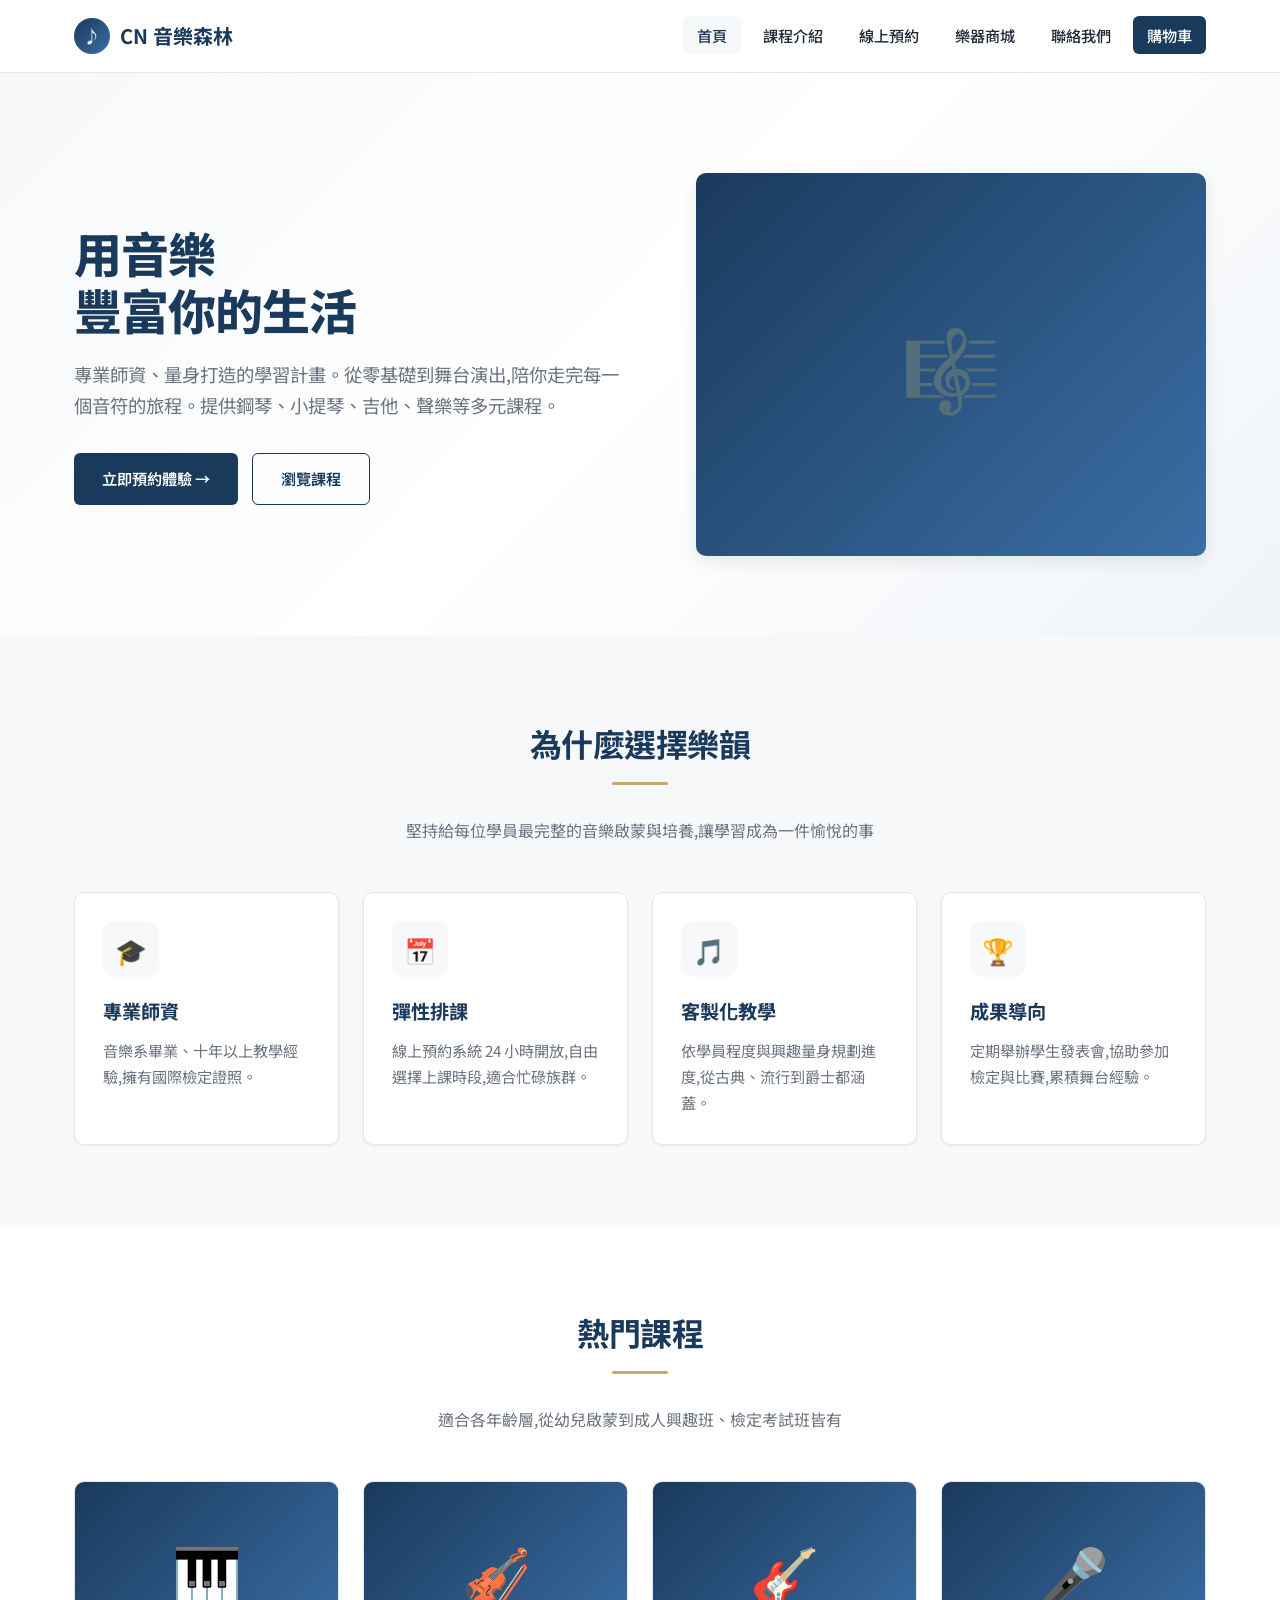
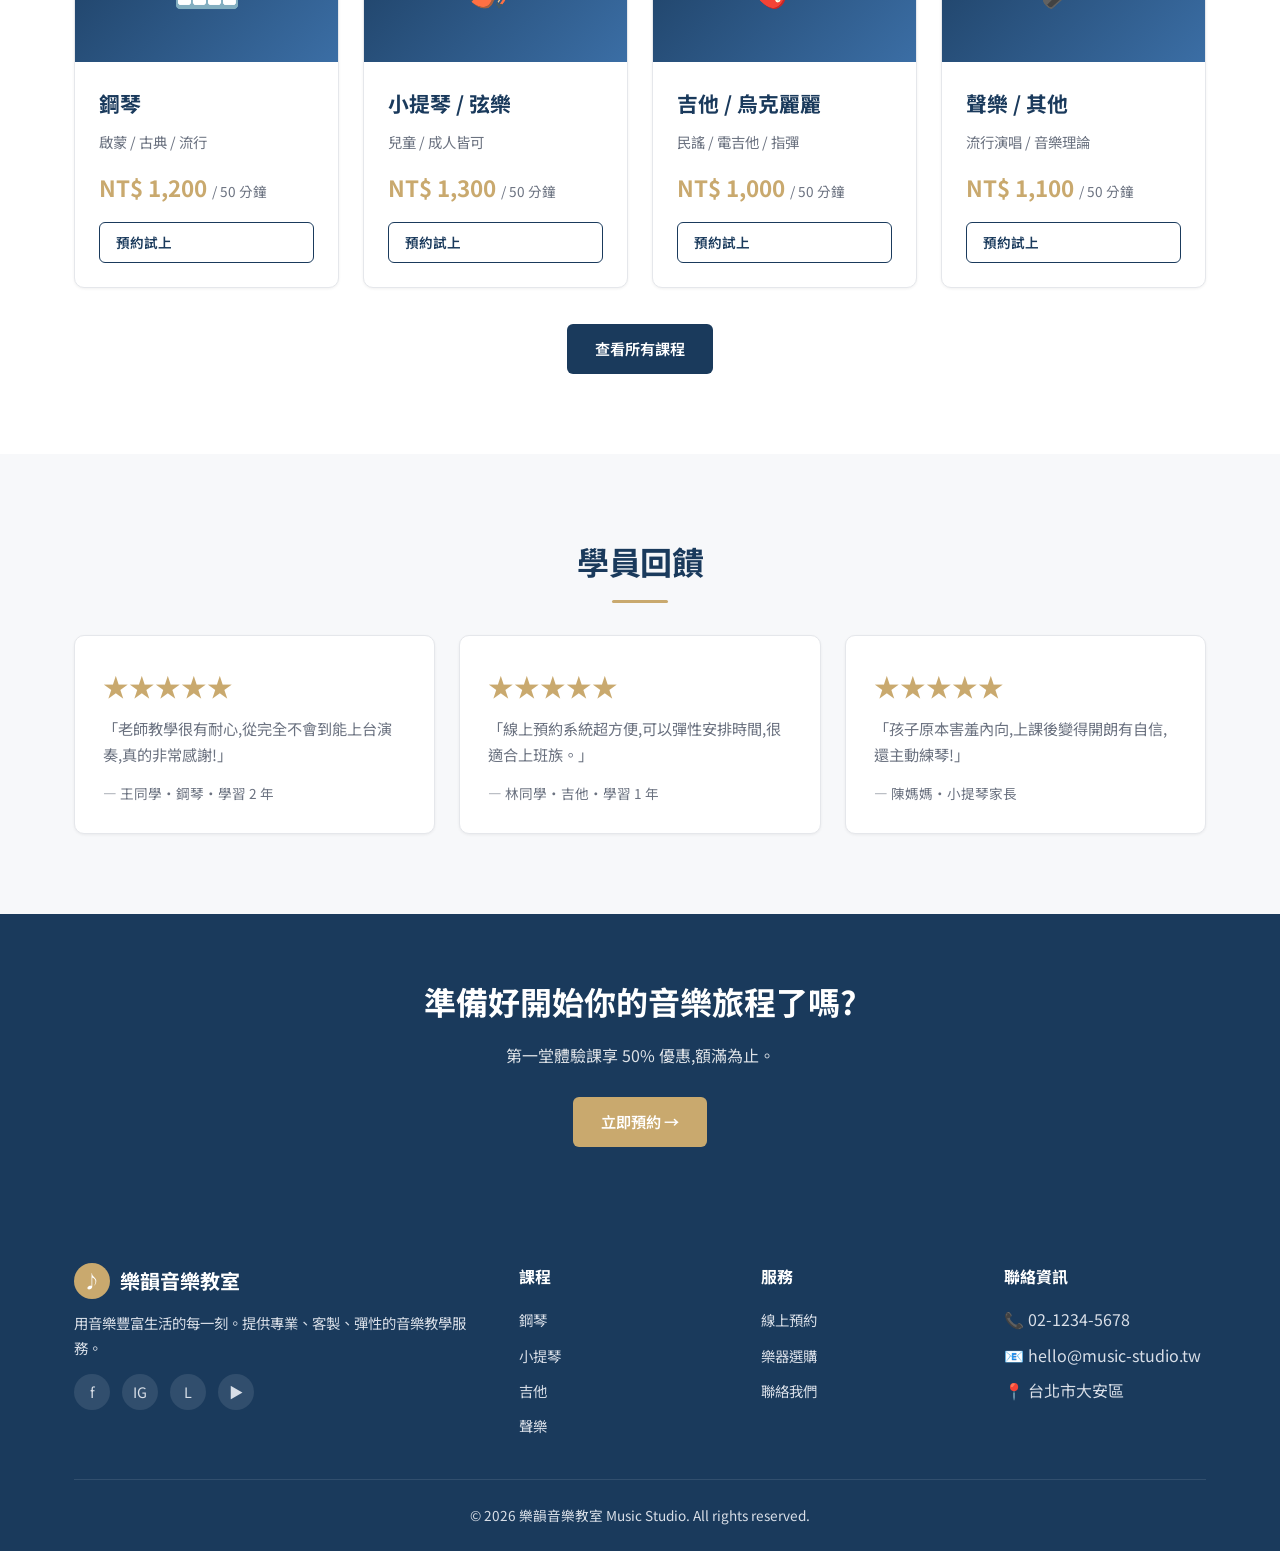
==== index.html @ 733676fd "Add files via upload" ====
<!DOCTYPE html>
<html lang="zh-Hant">
<head>
<meta charset="UTF-8">
<meta name="viewport" content="width=device-width, initial-scale=1.0">
<title>CN 音樂森林 Music Forest | 專業音樂教學</title>
<meta name="description" content="CN 音樂森林 提供鋼琴、小提琴、吉他、聲樂等一對一專業課程,線上預約、樂器選購一站式服務。">
<link rel="preconnect" href="https://fonts.googleapis.com">
<link rel="preconnect" href="https://fonts.gstatic.com" crossorigin>
<link href="https://fonts.googleapis.com/css2?family=Noto+Sans+TC:wght@400;500;600;700;800&display=swap" rel="stylesheet">
<link rel="stylesheet" href="assets/css/styles.css">
</head>
<body>

<!-- ===== Navbar ===== -->
<nav class="navbar">
  <div class="nav-inner">
    <a href="index.html" class="brand">
      <span class="brand-icon">♪</span>
      <span>CN 音樂森林</span>
    </a>
    <button class="menu-toggle" aria-label="選單">☰</button>
    <ul class="nav-links">
      <li><a href="index.html">首頁</a></li>
      <li><a href="courses.html">課程介紹</a></li>
      <li><a href="schedule.html">線上預約</a></li>
      <li><a href="shop.html">樂器商城</a></li>
      <li><a href="contact.html">聯絡我們</a></li>
      <li><a href="checkout.html" class="cart-btn">購物車<span class="cart-count">0</span></a></li>
    </ul>
  </div>
</nav>

<!-- ===== Hero ===== -->
<section class="hero">
  <div class="container hero-inner">
    <div>
      <h1>用音樂<br>豐富你的生活</h1>
      <p>專業師資、量身打造的學習計畫。從零基礎到舞台演出,陪你走完每一個音符的旅程。提供鋼琴、小提琴、吉他、聲樂等多元課程。</p>
      <div class="hero-actions">
        <a href="schedule.html" class="btn btn-primary">立即預約體驗 →</a>
        <a href="courses.html" class="btn btn-outline">瀏覽課程</a>
      </div>
    </div>
    <div class="hero-img">🎼</div>
  </div>
</section>

<!-- ===== 特色 ===== -->
<section style="background: var(--bg-soft);">
  <div class="container">
    <h2 class="section-title">為什麼選擇樂韻</h2>
    <div class="divider"></div>
    <p class="section-sub">堅持給每位學員最完整的音樂啟蒙與培養,讓學習成為一件愉悅的事</p>
    <div class="grid grid-4">
      <div class="card">
        <div class="card-icon">🎓</div>
        <h3>專業師資</h3>
        <p>音樂系畢業、十年以上教學經驗,擁有國際檢定證照。</p>
      </div>
      <div class="card">
        <div class="card-icon">📅</div>
        <h3>彈性排課</h3>
        <p>線上預約系統 24 小時開放,自由選擇上課時段,適合忙碌族群。</p>
      </div>
      <div class="card">
        <div class="card-icon">🎵</div>
        <h3>客製化教學</h3>
        <p>依學員程度與興趣量身規劃進度,從古典、流行到爵士都涵蓋。</p>
      </div>
      <div class="card">
        <div class="card-icon">🏆</div>
        <h3>成果導向</h3>
        <p>定期舉辦學生發表會,協助參加檢定與比賽,累積舞台經驗。</p>
      </div>
    </div>
  </div>
</section>

<!-- ===== 熱門課程 ===== -->
<section>
  <div class="container">
    <h2 class="section-title">熱門課程</h2>
    <div class="divider"></div>
    <p class="section-sub">適合各年齡層,從幼兒啟蒙到成人興趣班、檢定考試班皆有</p>
    <div class="grid grid-4">
      <div class="course-card">
        <div class="course-banner">🎹</div>
        <div class="course-body">
          <h3>鋼琴</h3>
          <p class="course-meta">啟蒙 / 古典 / 流行</p>
          <div class="course-price">NT$ 1,200 <small>/ 50 分鐘</small></div>
          <a href="schedule.html" class="btn btn-outline btn-sm">預約試上</a>
        </div>
      </div>
      <div class="course-card">
        <div class="course-banner">🎻</div>
        <div class="course-body">
          <h3>小提琴 / 弦樂</h3>
          <p class="course-meta">兒童 / 成人皆可</p>
          <div class="course-price">NT$ 1,300 <small>/ 50 分鐘</small></div>
          <a href="schedule.html" class="btn btn-outline btn-sm">預約試上</a>
        </div>
      </div>
      <div class="course-card">
        <div class="course-banner">🎸</div>
        <div class="course-body">
          <h3>吉他 / 烏克麗麗</h3>
          <p class="course-meta">民謠 / 電吉他 / 指彈</p>
          <div class="course-price">NT$ 1,000 <small>/ 50 分鐘</small></div>
          <a href="schedule.html" class="btn btn-outline btn-sm">預約試上</a>
        </div>
      </div>
      <div class="course-card">
        <div class="course-banner">🎤</div>
        <div class="course-body">
          <h3>聲樂 / 其他</h3>
          <p class="course-meta">流行演唱 / 音樂理論</p>
          <div class="course-price">NT$ 1,100 <small>/ 50 分鐘</small></div>
          <a href="schedule.html" class="btn btn-outline btn-sm">預約試上</a>
        </div>
      </div>
    </div>
    <div style="text-align:center; margin-top: 36px;">
      <a href="courses.html" class="btn btn-primary">查看所有課程</a>
    </div>
  </div>
</section>

<!-- ===== 學員見證 ===== -->
<section style="background: var(--bg-soft);">
  <div class="container">
    <h2 class="section-title">學員回饋</h2>
    <div class="divider"></div>
    <div class="grid grid-3">
      <div class="card">
        <p style="font-size:1.6rem; color: var(--accent); margin-bottom:8px;">★★★★★</p>
        <p>「老師教學很有耐心,從完全不會到能上台演奏,真的非常感謝!」</p>
        <p style="margin-top:14px; color: var(--text-soft); font-size:.85rem;">— 王同學・鋼琴・學習 2 年</p>
      </div>
      <div class="card">
        <p style="font-size:1.6rem; color: var(--accent); margin-bottom:8px;">★★★★★</p>
        <p>「線上預約系統超方便,可以彈性安排時間,很適合上班族。」</p>
        <p style="margin-top:14px; color: var(--text-soft); font-size:.85rem;">— 林同學・吉他・學習 1 年</p>
      </div>
      <div class="card">
        <p style="font-size:1.6rem; color: var(--accent); margin-bottom:8px;">★★★★★</p>
        <p>「孩子原本害羞內向,上課後變得開朗有自信,還主動練琴!」</p>
        <p style="margin-top:14px; color: var(--text-soft); font-size:.85rem;">— 陳媽媽・小提琴家長</p>
      </div>
    </div>
  </div>
</section>

<!-- ===== CTA ===== -->
<section style="background: var(--primary); color: #fff; padding: 60px 0;">
  <div class="container" style="text-align:center;">
    <h2 style="font-size: 2rem; margin-bottom: 14px;">準備好開始你的音樂旅程了嗎?</h2>
    <p style="opacity:.85; max-width:540px; margin: 0 auto 28px;">第一堂體驗課享 50% 優惠,額滿為止。</p>
    <a href="schedule.html" class="btn" style="background:var(--accent); color:#fff;">立即預約 →</a>
  </div>
</section>

<!-- ===== Footer ===== -->
<footer>
  <div class="container">
    <div class="footer-grid">
      <div>
        <div class="brand" style="color:#fff; margin-bottom:12px;">
          <span class="brand-icon" style="background: var(--accent);">♪</span>
          <span>樂韻音樂教室</span>
        </div>
        <p style="font-size:.9rem;">用音樂豐富生活的每一刻。提供專業、客製、彈性的音樂教學服務。</p>
        <div class="social">
          <a href="#" aria-label="Facebook">f</a>
          <a href="#" aria-label="Instagram">IG</a>
          <a href="#" aria-label="Line">L</a>
          <a href="#" aria-label="YouTube">▶</a>
        </div>
      </div>
      <div>
        <h4>課程</h4>
        <ul>
          <li><a href="courses.html">鋼琴</a></li>
          <li><a href="courses.html">小提琴</a></li>
          <li><a href="courses.html">吉他</a></li>
          <li><a href="courses.html">聲樂</a></li>
        </ul>
      </div>
      <div>
        <h4>服務</h4>
        <ul>
          <li><a href="schedule.html">線上預約</a></li>
          <li><a href="shop.html">樂器選購</a></li>
          <li><a href="contact.html">聯絡我們</a></li>
        </ul>
      </div>
      <div>
        <h4>聯絡資訊</h4>
        <ul>
          <li>📞 02-1234-5678</li>
          <li>📧 hello@music-studio.tw</li>
          <li>📍 台北市大安區</li>
        </ul>
      </div>
    </div>
    <div class="copyright">© 2026 樂韻音樂教室 Music Studio. All rights reserved.</div>
  </div>
</footer>

<script src="assets/js/main.js"></script>
</body>
</html>
---- assets/css/styles.css ----
/* ===== 基本重置與字型 ===== */
* { margin: 0; padding: 0; box-sizing: border-box; }
:root {
  --primary: #1a3a5c;       /* 深藍 */
  --primary-light: #3b6ea5;
  --accent: #c9a96e;        /* 香檳金 */
  --bg: #ffffff;
  --bg-soft: #f7f8fa;
  --text: #1f2937;
  --text-soft: #6b7280;
  --border: #e5e7eb;
  --success: #10b981;
  --danger: #ef4444;
  --line-green: #06c755;    /* LINE 官方綠 */
  --shadow-sm: 0 1px 3px rgba(0,0,0,.06);
  --shadow-md: 0 6px 18px rgba(0,0,0,.08);
  --radius: 10px;
  --container: 1180px;
}

html { scroll-behavior: smooth; }
body {
  font-family: 'Noto Sans TC', 'PingFang TC', 'Microsoft JhengHei', sans-serif;
  color: var(--text);
  background: var(--bg);
  line-height: 1.7;
  font-size: 16px;
}

img { max-width: 100%; display: block; }
a { color: var(--primary); text-decoration: none; transition: color .2s; }
a:hover { color: var(--accent); }

.container { max-width: var(--container); margin: 0 auto; padding: 0 24px; }

/* ===== 導覽列 ===== */
.navbar {
  position: sticky; top: 0; z-index: 100;
  background: rgba(255,255,255,.95);
  backdrop-filter: blur(8px);
  border-bottom: 1px solid var(--border);
}
.nav-inner {
  display: flex; justify-content: space-between; align-items: center;
  height: 72px; max-width: var(--container); margin: 0 auto; padding: 0 24px;
}
.brand {
  display: flex; align-items: center; gap: 10px;
  font-size: 1.25rem; font-weight: 700; color: var(--primary);
}
.brand-icon {
  width: 36px; height: 36px; border-radius: 50%;
  background: linear-gradient(135deg, var(--primary), var(--primary-light));
  display: grid; place-items: center; color: #fff; font-size: 1.1rem;
}
.nav-links { display: flex; gap: 8px; list-style: none; align-items: center; }
.nav-links a {
  padding: 8px 14px; border-radius: 6px; color: var(--text);
  font-weight: 500; font-size: .95rem;
}
.nav-links a:hover, .nav-links a.active {
  background: var(--bg-soft); color: var(--primary);
}
.cart-btn {
  position: relative; padding: 8px 16px; background: var(--primary);
  color: #fff !important; border-radius: 6px; font-weight: 500;
}
.cart-btn:hover { background: var(--primary-light); color: #fff !important; }
.cart-count {
  position: absolute; top: -6px; right: -6px;
  background: var(--accent); color: #fff;
  width: 20px; height: 20px; border-radius: 50%;
  font-size: .75rem; display: grid; place-items: center; font-weight: 700;
}
.menu-toggle { display: none; background: none; border: 0; font-size: 1.5rem; cursor: pointer; color: var(--primary); }

/* ===== 通用區塊 ===== */
section { padding: 80px 0; }
.section-title {
  font-size: 2rem; color: var(--primary); margin-bottom: 12px;
  text-align: center; font-weight: 700; letter-spacing: -.5px;
}
.section-sub {
  text-align: center; color: var(--text-soft);
  max-width: 640px; margin: 0 auto 48px;
}
.divider { width: 56px; height: 3px; background: var(--accent); margin: 0 auto 32px; border-radius: 2px; }

/* ===== 按鈕 ===== */
.btn {
  display: inline-flex; align-items: center; gap: 8px;
  padding: 12px 28px; border-radius: 6px; border: 0;
  font-weight: 600; font-size: .95rem; cursor: pointer;
  transition: all .2s; text-decoration: none;
}
.btn-primary {
  background: var(--primary); color: #fff;
}
.btn-primary:hover { background: var(--primary-light); color: #fff; transform: translateY(-1px); box-shadow: var(--shadow-md); }
.btn-outline {
  background: transparent; border: 1.5px solid var(--primary); color: var(--primary);
}
.btn-outline:hover { background: var(--primary); color: #fff; }
.btn-line {
  background: var(--line-green); color: #fff;
}
.btn-line:hover { background: #05a847; color: #fff; transform: translateY(-1px); box-shadow: var(--shadow-md); }
.btn-block { width: 100%; justify-content: center; }
.btn-sm { padding: 8px 16px; font-size: .85rem; }

/* ===== Hero ===== */
.hero {
  background: linear-gradient(135deg, #f7f8fa 0%, #ffffff 50%, #f0f4f8 100%);
  padding: 100px 0 80px;
}
.hero-inner {
  display: grid; grid-template-columns: 1.1fr 1fr; gap: 60px; align-items: center;
}
.hero h1 {
  font-size: 3rem; line-height: 1.2; color: var(--primary);
  margin-bottom: 20px; font-weight: 800; letter-spacing: -1px;
}
.hero p { font-size: 1.15rem; color: var(--text-soft); margin-bottom: 32px; }
.hero-actions { display: flex; gap: 14px; flex-wrap: wrap; }
.hero-img {
  border-radius: var(--radius); overflow: hidden;
  box-shadow: var(--shadow-md); aspect-ratio: 4/3;
  background: linear-gradient(135deg, var(--primary), var(--primary-light));
  display: grid; place-items: center; color: #fff; font-size: 5rem;
}

/* ===== Cards ===== */
.grid { display: grid; gap: 24px; }
.grid-2 { grid-template-columns: repeat(2, 1fr); }
.grid-3 { grid-template-columns: repeat(3, 1fr); }
.grid-4 { grid-template-columns: repeat(4, 1fr); }

.card {
  background: #fff; border: 1px solid var(--border);
  border-radius: var(--radius); padding: 28px;
  transition: all .25s; box-shadow: var(--shadow-sm);
}
.card:hover { transform: translateY(-3px); box-shadow: var(--shadow-md); border-color: var(--accent); }
.card-icon {
  width: 56px; height: 56px; border-radius: 12px;
  background: var(--bg-soft); display: grid; place-items: center;
  font-size: 1.6rem; margin-bottom: 18px; color: var(--primary);
}
.card h3 { color: var(--primary); margin-bottom: 10px; font-size: 1.2rem; }
.card p { color: var(--text-soft); font-size: .95rem; }

/* ===== 課程卡片 ===== */
.course-card {
  background: #fff; border: 1px solid var(--border);
  border-radius: var(--radius); overflow: hidden; box-shadow: var(--shadow-sm);
  transition: all .25s; display: flex; flex-direction: column;
}
.course-card:hover { transform: translateY(-4px); box-shadow: var(--shadow-md); }
.course-banner {
  height: 180px; background: linear-gradient(135deg, var(--primary), var(--primary-light));
  display: grid; place-items: center; color: #fff; font-size: 3.5rem;
}
.course-body { padding: 24px; flex: 1; display: flex; flex-direction: column; }
.course-body h3 { color: var(--primary); font-size: 1.3rem; margin-bottom: 8px; }
.course-meta { color: var(--text-soft); font-size: .9rem; margin-bottom: 14px; }
.course-features { list-style: none; margin-bottom: 18px; }
.course-features li { padding: 4px 0; color: var(--text); font-size: .92rem; }
.course-features li::before { content: "✓"; color: var(--success); font-weight: 700; margin-right: 8px; }
.course-price {
  font-size: 1.4rem; font-weight: 700; color: var(--accent);
  margin-bottom: 16px;
}
.course-price small { font-size: .85rem; color: var(--text-soft); font-weight: 400; }

/* ===== 商品卡 ===== */
.product-card {
  background: #fff; border: 1px solid var(--border);
  border-radius: var(--radius); overflow: hidden; box-shadow: var(--shadow-sm);
  transition: all .25s;
}
.product-card:hover { transform: translateY(-3px); box-shadow: var(--shadow-md); }
.product-img {
  height: 200px; background: var(--bg-soft);
  display: grid; place-items: center; font-size: 4rem; color: var(--primary);
  border-bottom: 1px solid var(--border);
}
.product-body { padding: 18px; }
.product-cat { color: var(--text-soft); font-size: .8rem; text-transform: uppercase; letter-spacing: 1px; }
.product-body h4 { color: var(--text); margin: 4px 0 8px; font-size: 1rem; }
.product-price { color: var(--accent); font-weight: 700; font-size: 1.15rem; margin-bottom: 12px; }

/* ===== Forms ===== */
.form-group { margin-bottom: 18px; }
.form-group label { display: block; font-weight: 500; margin-bottom: 6px; color: var(--text); font-size: .9rem; }
.form-control {
  width: 100%; padding: 11px 14px; border: 1px solid var(--border);
  border-radius: 6px; font-size: .95rem; font-family: inherit;
  transition: border-color .15s; background: #fff;
}
.form-control:focus { outline: none; border-color: var(--primary); box-shadow: 0 0 0 3px rgba(26,58,92,.08); }
textarea.form-control { resize: vertical; min-height: 110px; }

/* ===== Footer ===== */
footer {
  background: var(--primary); color: #d8dee7; padding: 56px 0 24px;
}
.footer-grid {
  display: grid; grid-template-columns: 2fr 1fr 1fr 1fr; gap: 40px; margin-bottom: 32px;
}
footer h4 { color: #fff; margin-bottom: 16px; font-size: 1rem; }
footer ul { list-style: none; }
footer ul li { margin-bottom: 8px; }
footer a { color: #d8dee7; font-size: .9rem; }
footer a:hover { color: var(--accent); }
.social { display: flex; gap: 12px; margin-top: 14px; }
.social a {
  width: 36px; height: 36px; border-radius: 50%;
  background: rgba(255,255,255,.1); display: grid; place-items: center;
}
.social a:hover { background: var(--accent); }
.copyright {
  text-align: center; padding-top: 24px;
  border-top: 1px solid rgba(255,255,255,.1); font-size: .85rem;
}

/* ===== Scheduling ===== */
.schedule-wrap {
  display: grid; grid-template-columns: 1fr 1fr; gap: 32px;
}
.calendar {
  background: #fff; border: 1px solid var(--border);
  border-radius: var(--radius); padding: 24px;
}
.cal-header { display: flex; justify-content: space-between; align-items: center; margin-bottom: 16px; }
.cal-header h3 { color: var(--primary); }
.cal-nav { display: flex; gap: 6px; }
.cal-nav button { background: var(--bg-soft); border: 1px solid var(--border); padding: 6px 12px; border-radius: 6px; cursor: pointer; }
.cal-nav button:hover { background: var(--primary); color: #fff; border-color: var(--primary); }
.cal-grid { display: grid; grid-template-columns: repeat(7, 1fr); gap: 4px; }
.cal-grid .dow { font-size: .8rem; text-align: center; padding: 6px 0; color: var(--text-soft); font-weight: 600; }
.cal-day {
  aspect-ratio: 1; display: grid; place-items: center;
  border: 1px solid transparent; border-radius: 6px; cursor: pointer;
  font-size: .92rem; transition: all .15s;
}
.cal-day.empty { cursor: default; }
.cal-day.available:hover { background: var(--bg-soft); border-color: var(--primary-light); }
.cal-day.selected { background: var(--primary); color: #fff; font-weight: 700; }
.cal-day.disabled { color: #d1d5db; cursor: not-allowed; }

.time-slots { background: #fff; border: 1px solid var(--border); border-radius: var(--radius); padding: 24px; }
.time-slots h3 { color: var(--primary); margin-bottom: 14px; }
.slot-grid { display: grid; grid-template-columns: repeat(3, 1fr); gap: 10px; margin-bottom: 22px; }
.slot {
  padding: 10px; text-align: center; border: 1px solid var(--border);
  border-radius: 6px; cursor: pointer; font-size: .9rem; transition: all .15s; background: #fff;
}
.slot:hover { border-color: var(--primary); }
.slot.selected { background: var(--primary); color: #fff; border-color: var(--primary); }
.slot.taken { background: var(--bg-soft); color: #d1d5db; cursor: not-allowed; text-decoration: line-through; }

/* ===== Cart Page / Checkout ===== */
.checkout-wrap { display: grid; grid-template-columns: 1.5fr 1fr; gap: 32px; }
.cart-list { background: #fff; border: 1px solid var(--border); border-radius: var(--radius); padding: 24px; }
.cart-item {
  display: grid; grid-template-columns: 60px 1fr auto auto;
  gap: 16px; align-items: center; padding: 14px 0; border-bottom: 1px solid var(--border);
}
.cart-item:last-child { border-bottom: 0; }
.cart-item-img {
  width: 60px; height: 60px; background: var(--bg-soft);
  border-radius: 8px; display: grid; place-items: center; font-size: 1.5rem; color: var(--primary);
}
.qty-control { display: inline-flex; align-items: center; border: 1px solid var(--border); border-radius: 6px; }
.qty-control button { background: none; border: 0; width: 28px; height: 28px; cursor: pointer; font-size: 1rem; }
.qty-control button:hover { background: var(--bg-soft); }
.qty-control span { padding: 0 10px; min-width: 30px; text-align: center; }
.cart-empty { text-align: center; padding: 40px 0; color: var(--text-soft); }
.summary {
  background: #fff; border: 1px solid var(--border); border-radius: var(--radius);
  padding: 24px; height: fit-content; position: sticky; top: 90px;
}
.summary h3 { color: var(--primary); margin-bottom: 14px; }
.summary-row { display: flex; justify-content: space-between; padding: 8px 0; }
.summary-total {
  display: flex; justify-content: space-between;
  padding: 14px 0; margin: 10px 0; border-top: 2px solid var(--border);
  font-weight: 700; color: var(--primary); font-size: 1.15rem;
}
.payment-methods { display: grid; gap: 10px; margin: 20px 0 14px; }
.pay-option {
  display: flex; align-items: center; gap: 12px;
  padding: 14px; border: 1.5px solid var(--border); border-radius: 8px; cursor: pointer; transition: all .15s;
}
.pay-option:hover { border-color: var(--primary); }
.pay-option.selected { border-color: var(--primary); background: rgba(26,58,92,.04); }
.pay-option input { margin: 0; }
.pay-icon { width: 40px; height: 30px; border-radius: 4px; display: grid; place-items: center; color: #fff; font-weight: 700; font-size: .75rem; }
.pay-icon.line { background: var(--line-green); }
.pay-icon.card { background: linear-gradient(135deg, #4a5568, #2d3748); }

/* ===== Toast ===== */
.toast {
  position: fixed; bottom: 24px; right: 24px;
  background: var(--primary); color: #fff;
  padding: 14px 22px; border-radius: 8px;
  box-shadow: var(--shadow-md); transform: translateY(120%);
  transition: transform .3s; z-index: 999; font-size: .95rem;
}
.toast.show { transform: translateY(0); }
.toast.success { background: var(--success); }
.toast.danger { background: var(--danger); }

/* ===== Modal ===== */
.modal-bg {
  position: fixed; inset: 0; background: rgba(0,0,0,.5);
  display: none; place-items: center; z-index: 200; padding: 20px;
}
.modal-bg.show { display: grid; }
.modal {
  background: #fff; border-radius: var(--radius); padding: 32px;
  max-width: 480px; width: 100%; box-shadow: var(--shadow-md);
  text-align: center;
}
.modal h2 { color: var(--primary); margin-bottom: 12px; }
.modal-icon { font-size: 4rem; margin-bottom: 12px; }

/* ===== Responsive ===== */
@media (max-width: 900px) {
  .hero-inner { grid-template-columns: 1fr; gap: 40px; text-align: center; }
  .hero h1 { font-size: 2.2rem; }
  .grid-3, .grid-4 { grid-template-columns: repeat(2, 1fr); }
  .footer-grid { grid-template-columns: 1fr 1fr; }
  .schedule-wrap, .checkout-wrap { grid-template-columns: 1fr; }
  .summary { position: static; }
}
@media (max-width: 640px) {
  section { padding: 56px 0; }
  .section-title { font-size: 1.6rem; }
  .hero h1 { font-size: 1.85rem; }
  .grid-2, .grid-3, .grid-4 { grid-template-columns: 1fr; }
  .footer-grid { grid-template-columns: 1fr; }
  .nav-links {
    display: none; position: absolute; top: 72px; left: 0; right: 0;
    background: #fff; flex-direction: column; padding: 16px 24px;
    border-bottom: 1px solid var(--border); box-shadow: var(--shadow-sm);
  }
  .nav-links.open { display: flex; }
  .menu-toggle { display: block; }
  .slot-grid { grid-template-columns: repeat(2, 1fr); }
}
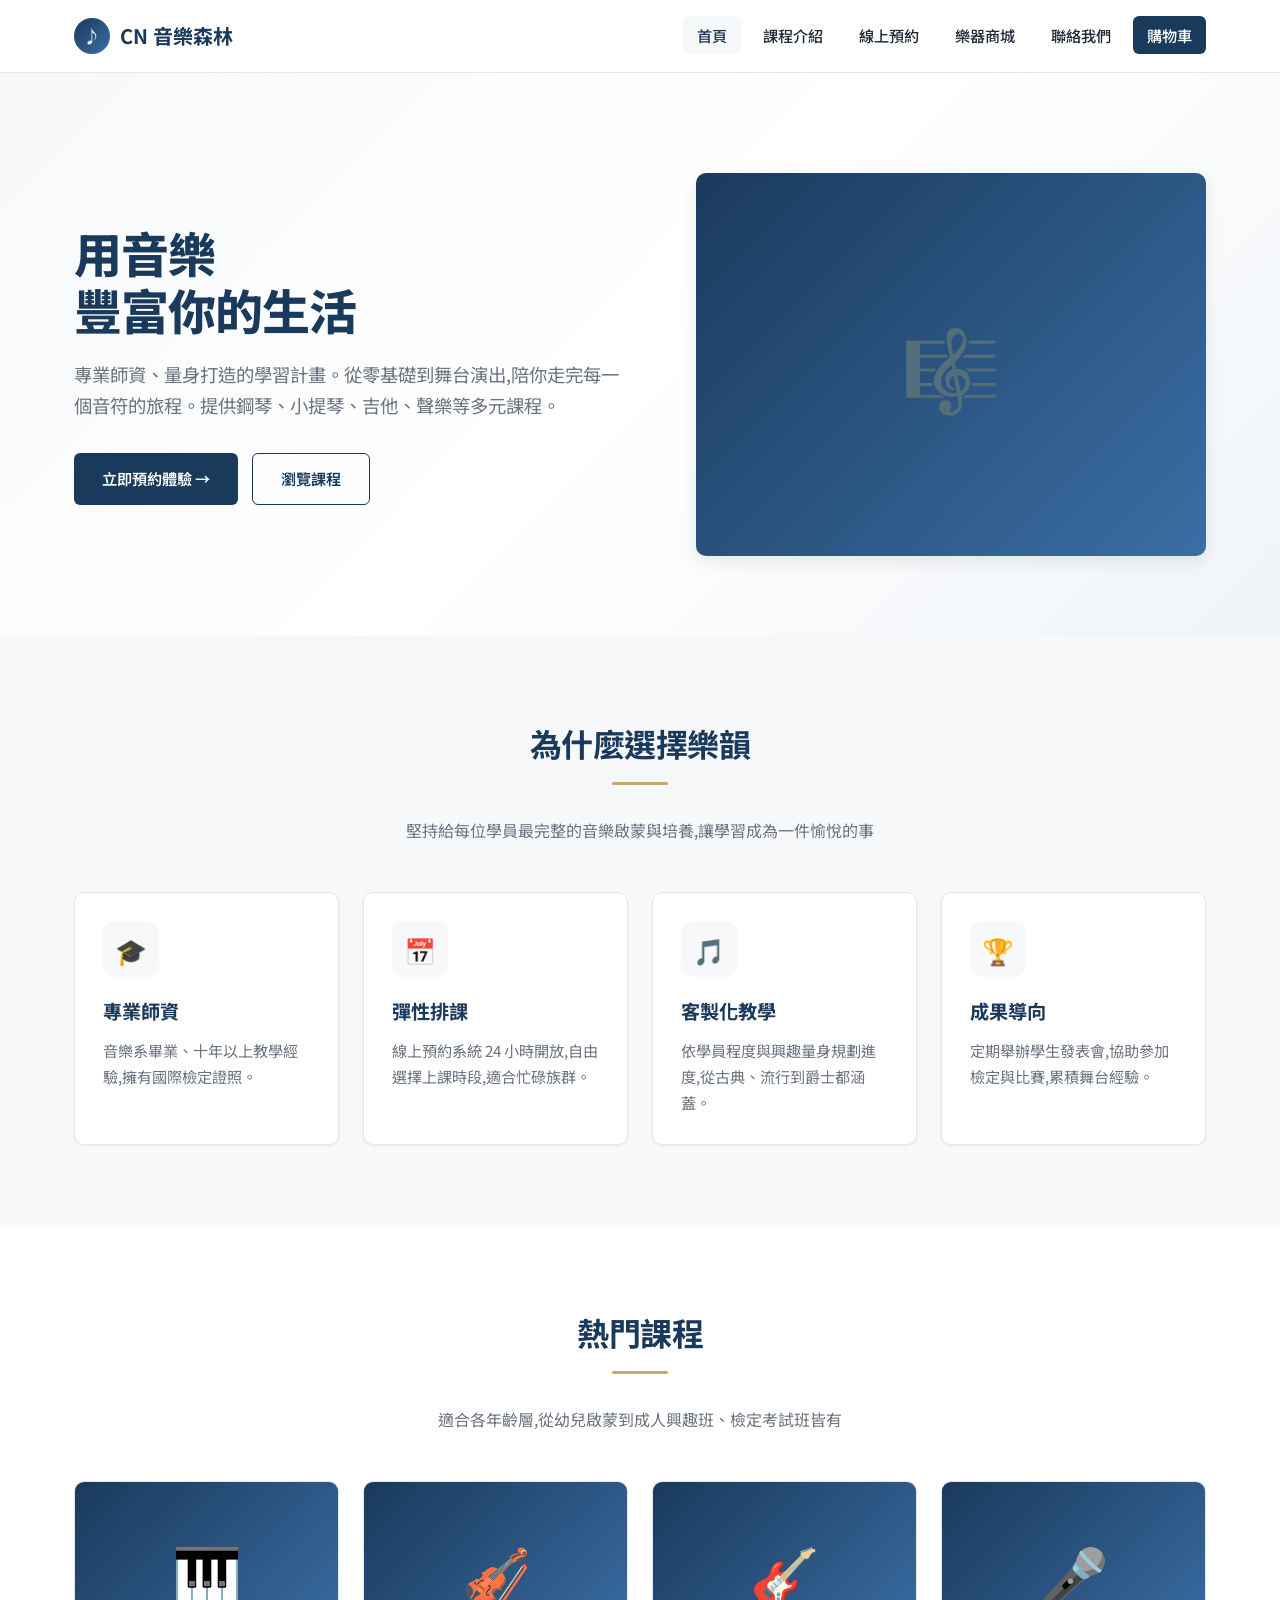
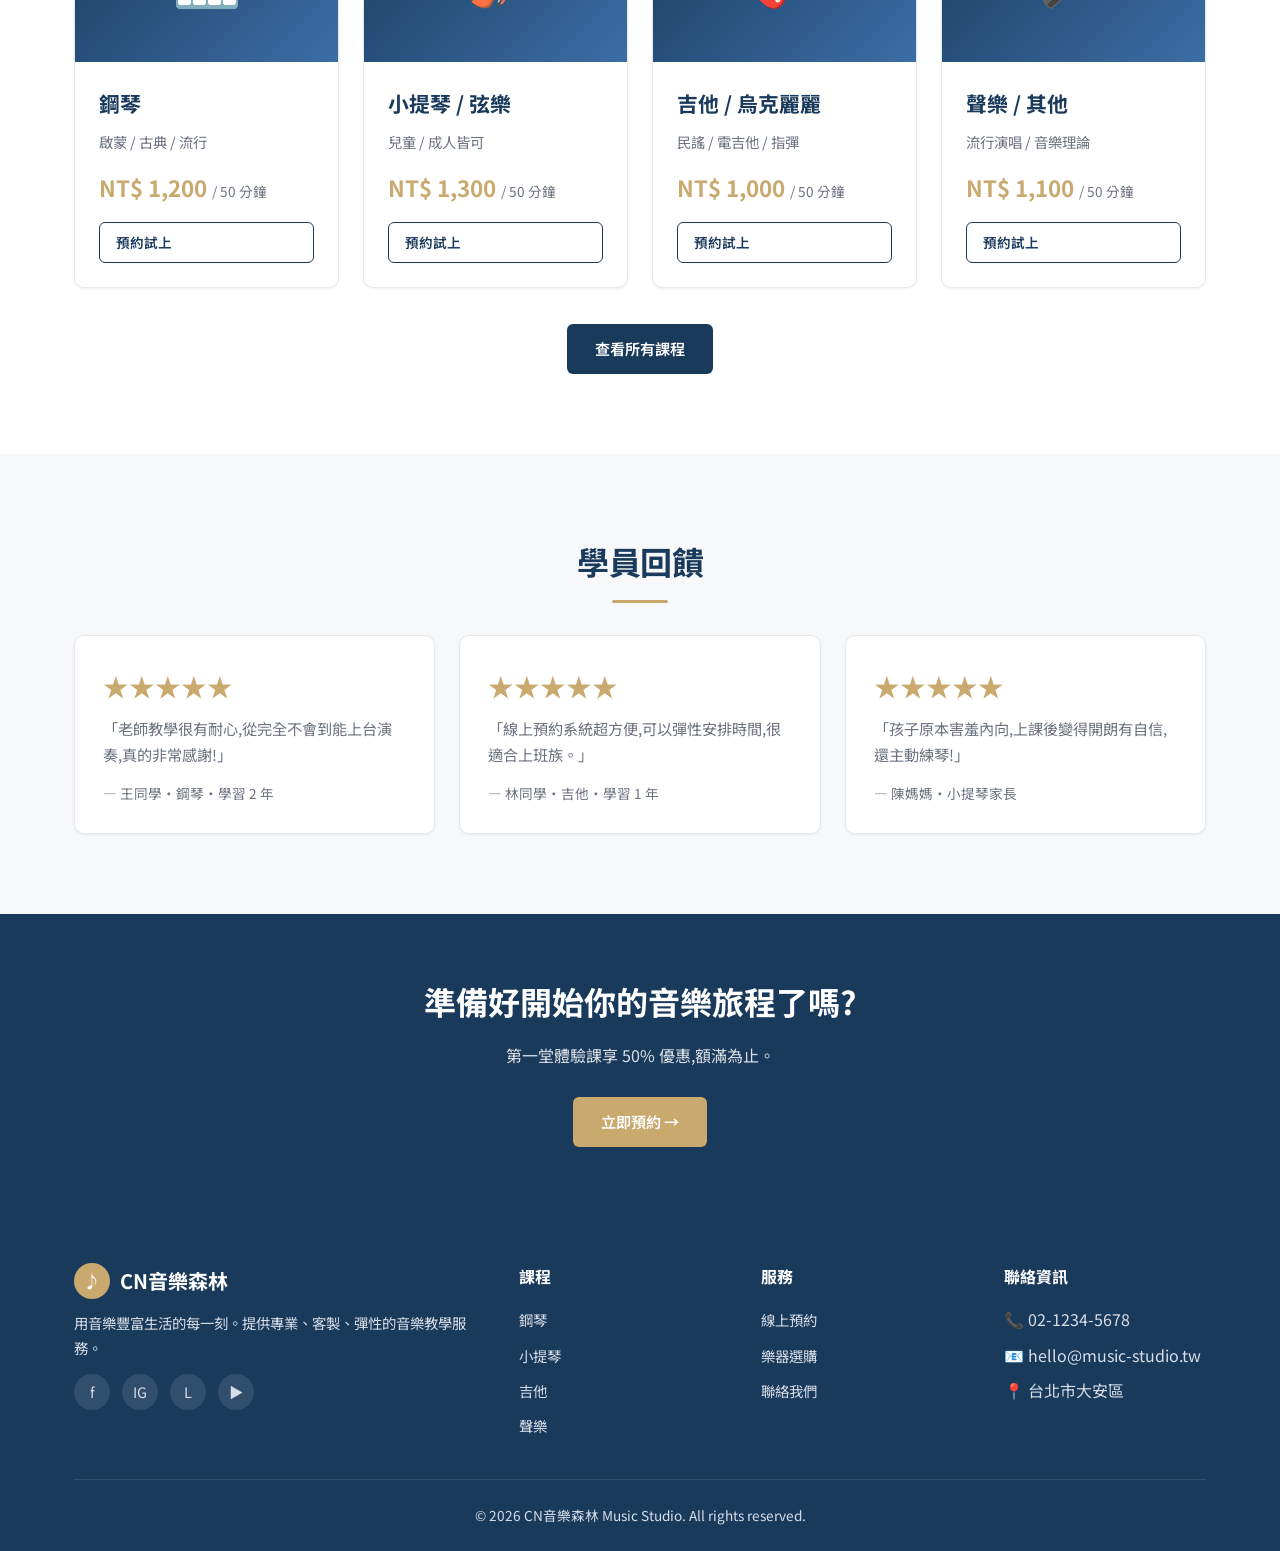
==== commit 482e6623: "OK" ====
--- a/index.html
+++ b/index.html
@@ -168,7 +168,7 @@
       <div>
         <div class="brand" style="color:#fff; margin-bottom:12px;">
           <span class="brand-icon" style="background: var(--accent);">♪</span>
-          <span>樂韻音樂教室</span>
+          <span>CN音樂森林</span>
         </div>
         <p style="font-size:.9rem;">用音樂豐富生活的每一刻。提供專業、客製、彈性的音樂教學服務。</p>
         <div class="social">
@@ -204,7 +204,7 @@
         </ul>
       </div>
     </div>
-    <div class="copyright">© 2026 樂韻音樂教室 Music Studio. All rights reserved.</div>
+    <div class="copyright">© 2026 CN音樂森林 Music Studio. All rights reserved.</div>
   </div>
 </footer>
 
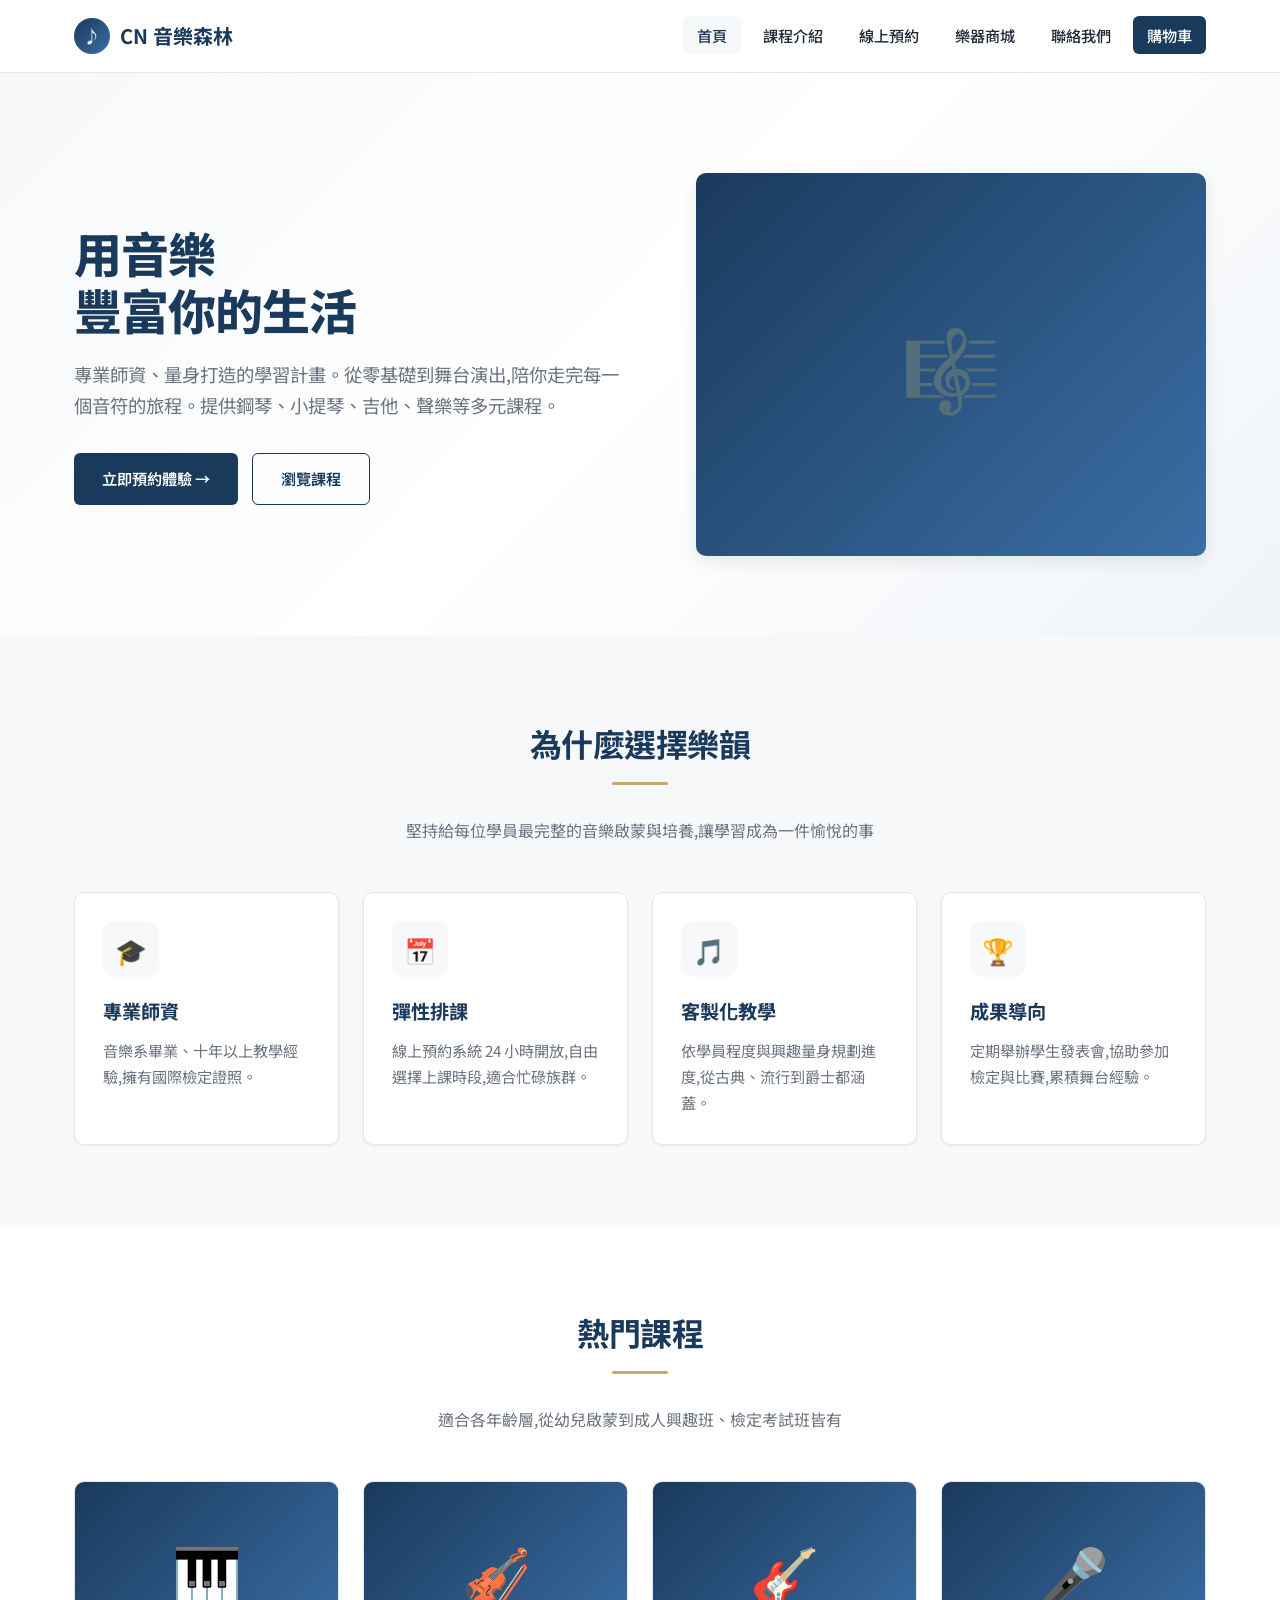
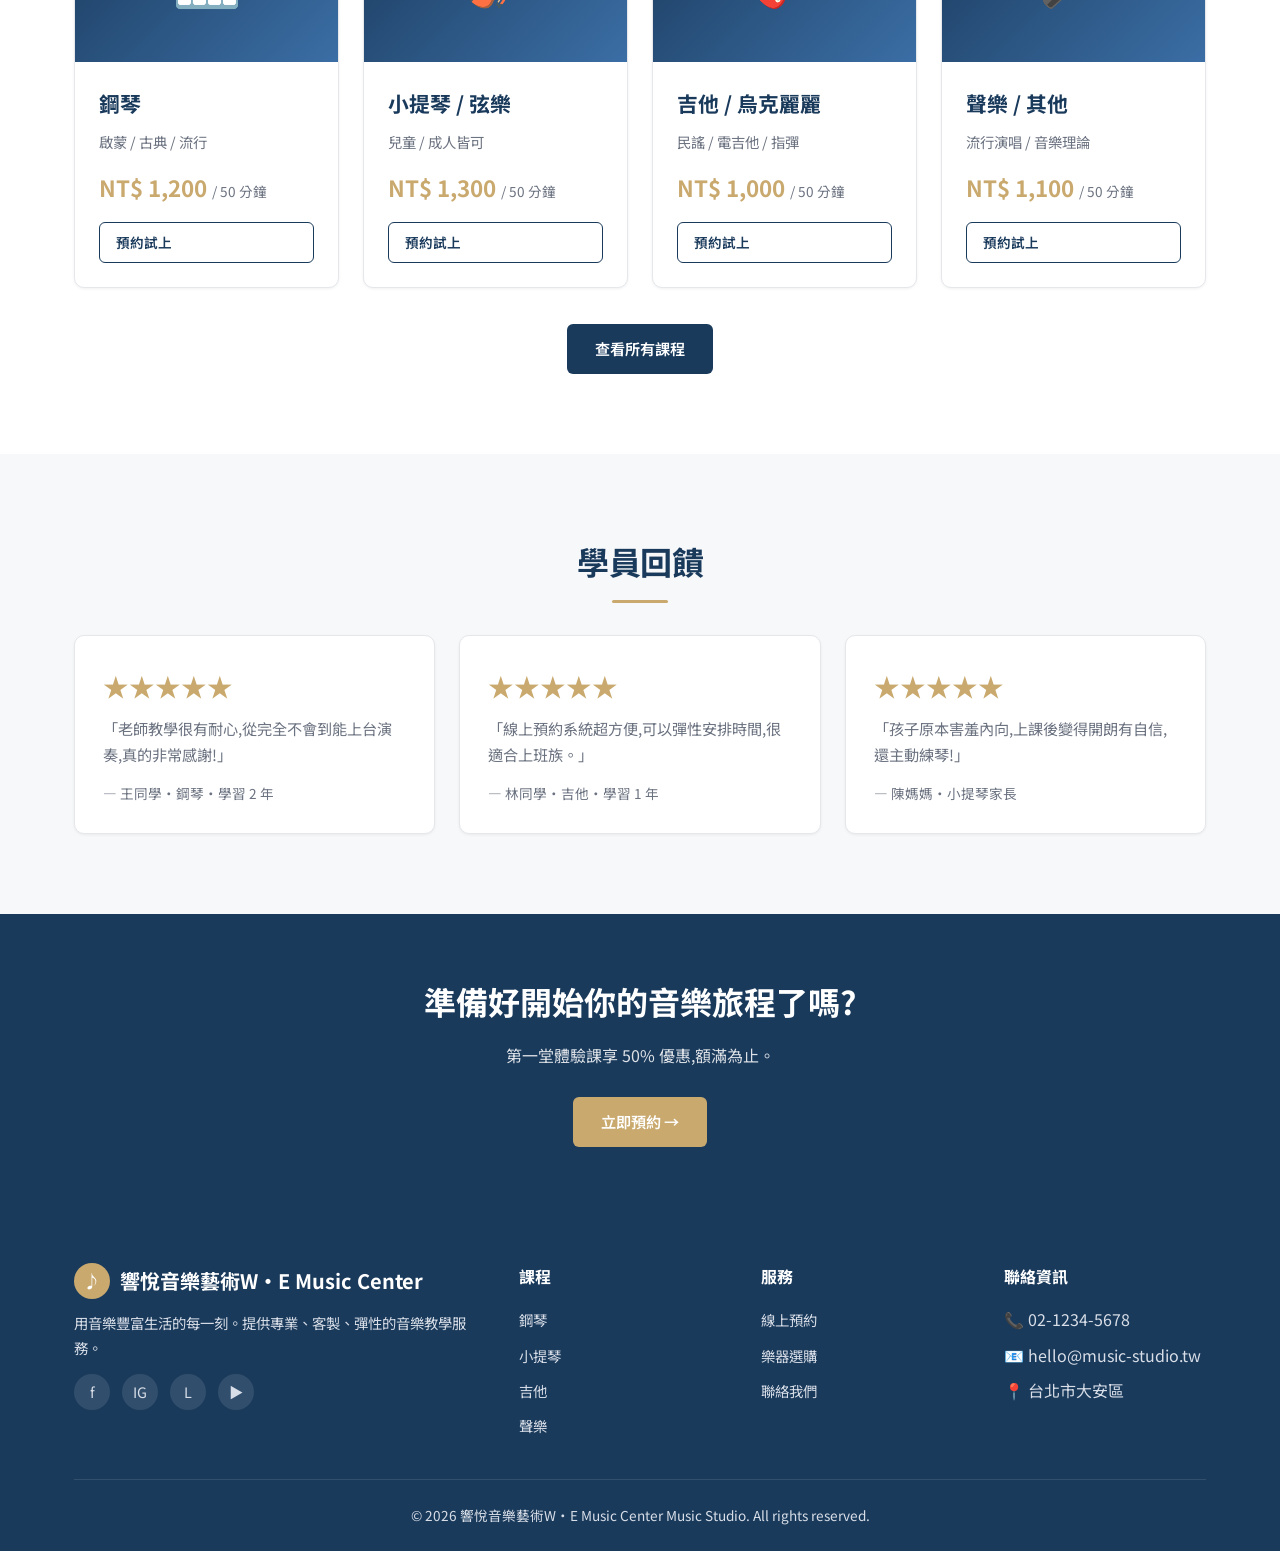
==== commit 47f1e411: "OK" ====
--- a/index.html
+++ b/index.html
@@ -3,7 +3,7 @@
 <head>
 <meta charset="UTF-8">
 <meta name="viewport" content="width=device-width, initial-scale=1.0">
-<title>CN 音樂森林 Music Forest | 專業音樂教學</title>
+<title>響悅音樂藝術W•E Music Center | 專業音樂教學</title>
 <meta name="description" content="CN 音樂森林 提供鋼琴、小提琴、吉他、聲樂等一對一專業課程,線上預約、樂器選購一站式服務。">
 <link rel="preconnect" href="https://fonts.googleapis.com">
 <link rel="preconnect" href="https://fonts.gstatic.com" crossorigin>
@@ -168,7 +168,7 @@
       <div>
         <div class="brand" style="color:#fff; margin-bottom:12px;">
           <span class="brand-icon" style="background: var(--accent);">♪</span>
-          <span>CN音樂森林</span>
+          <span>響悅音樂藝術W•E Music Center</span>
         </div>
         <p style="font-size:.9rem;">用音樂豐富生活的每一刻。提供專業、客製、彈性的音樂教學服務。</p>
         <div class="social">
@@ -204,7 +204,7 @@
         </ul>
       </div>
     </div>
-    <div class="copyright">© 2026 CN音樂森林 Music Studio. All rights reserved.</div>
+    <div class="copyright">© 2026 響悅音樂藝術W•E Music Center Music Studio. All rights reserved.</div>
   </div>
 </footer>
 
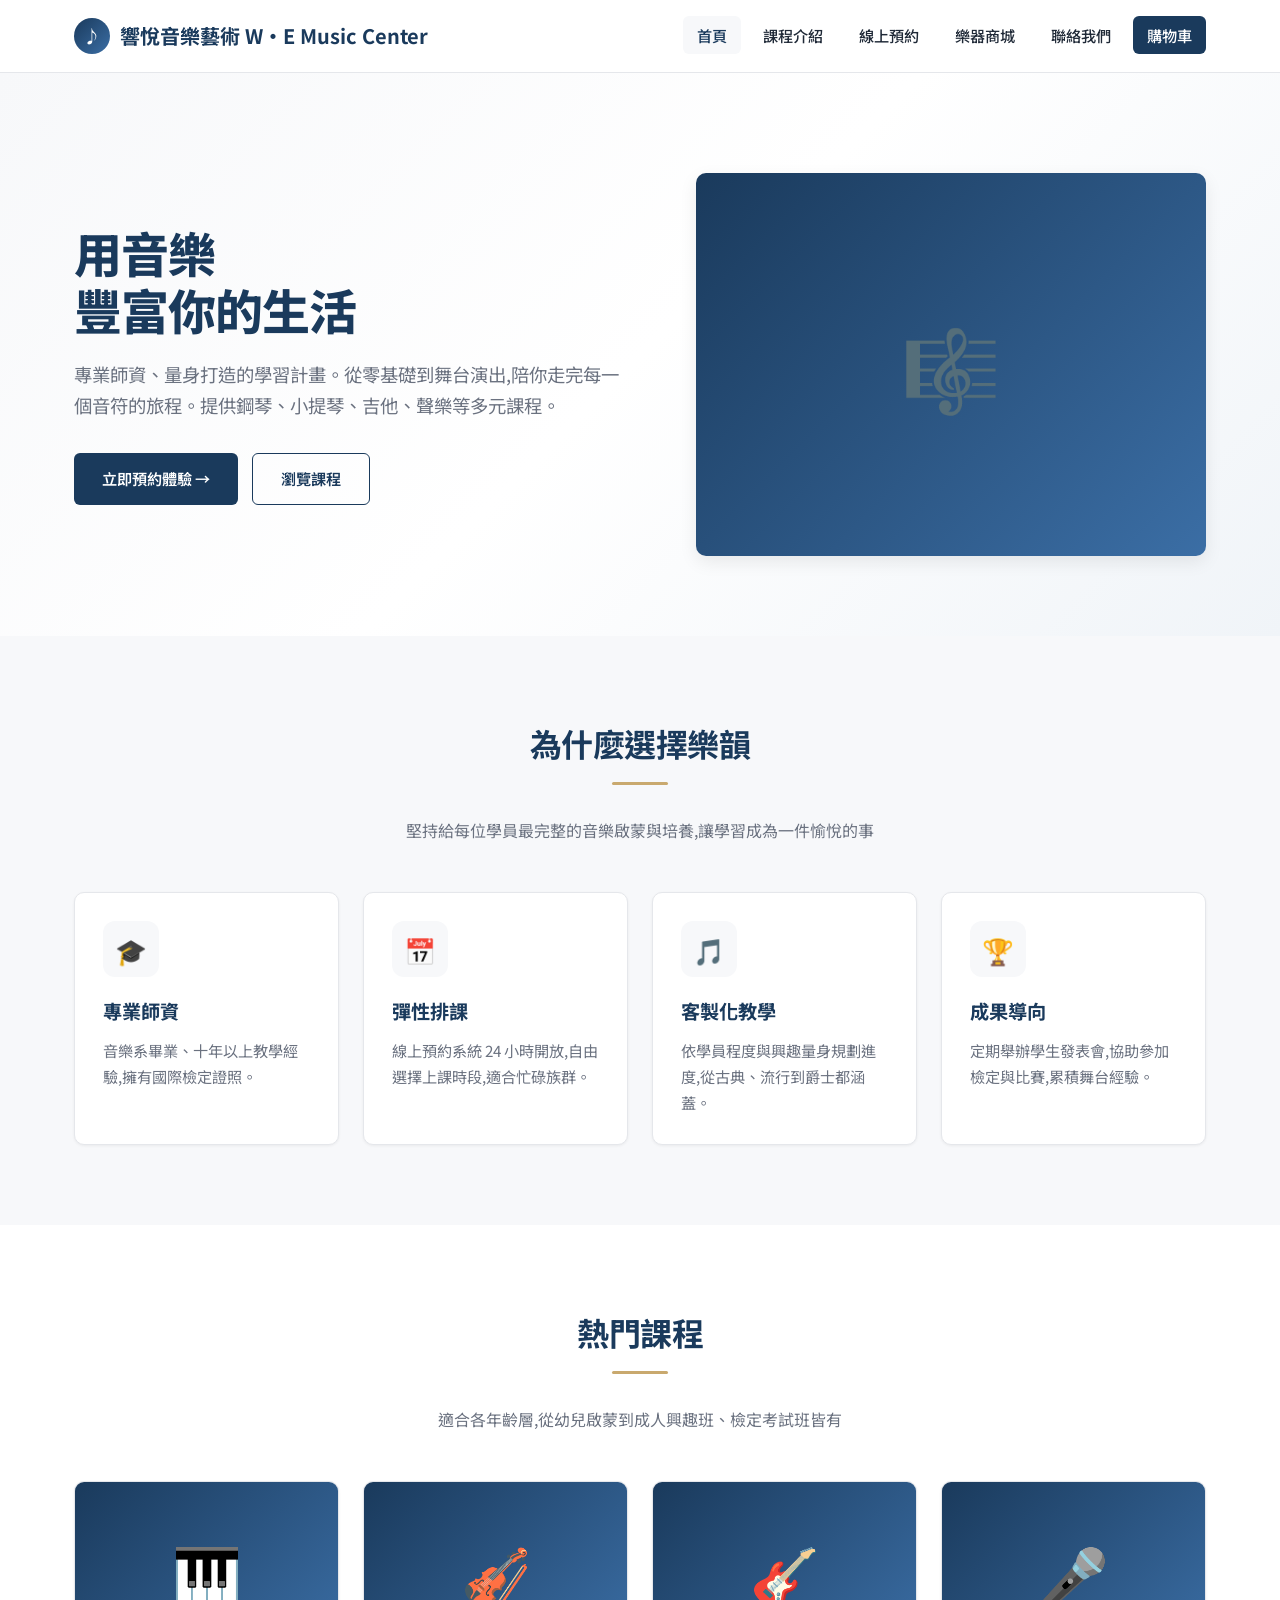
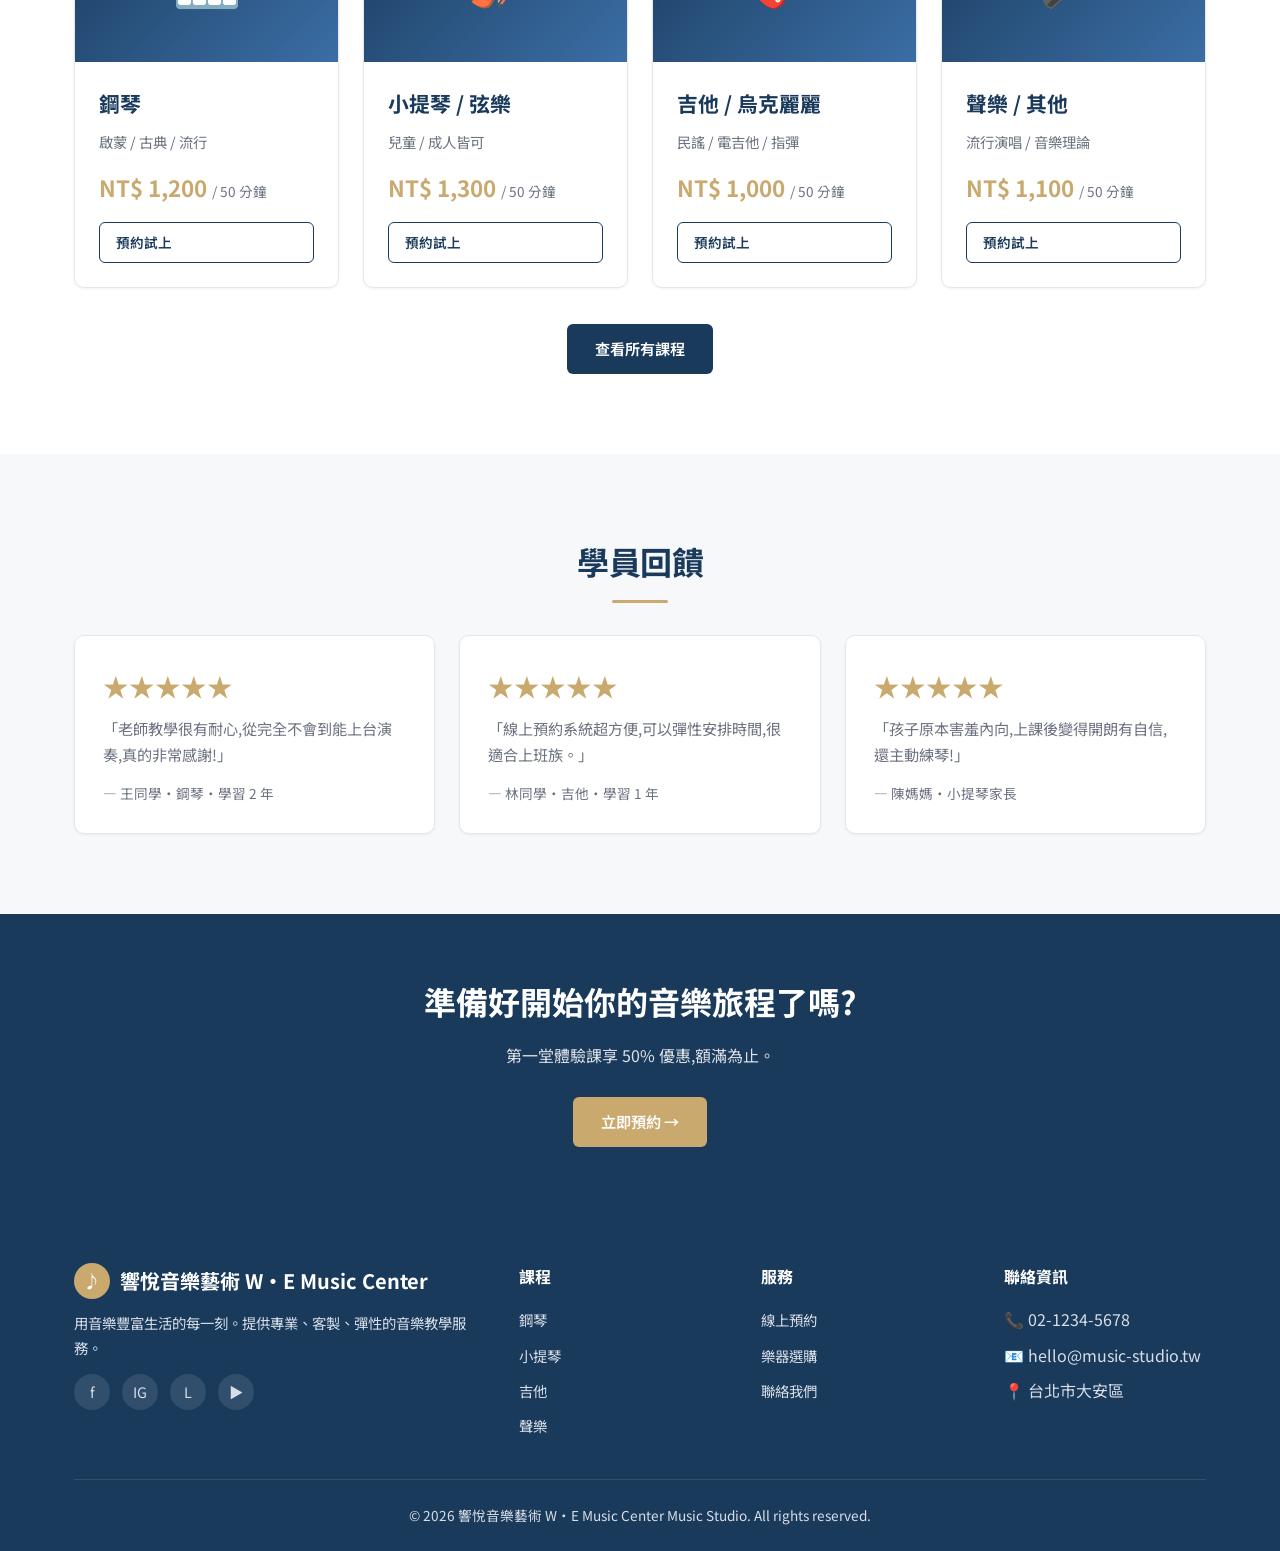
==== commit 2e2eabe9: "OK" ====
--- a/index.html
+++ b/index.html
@@ -3,7 +3,7 @@
 <head>
 <meta charset="UTF-8">
 <meta name="viewport" content="width=device-width, initial-scale=1.0">
-<title>響悅音樂藝術W•E Music Center | 專業音樂教學</title>
+<title>響悅音樂藝術 W•E Music Center | 專業音樂教學</title>
 <meta name="description" content="CN 音樂森林 提供鋼琴、小提琴、吉他、聲樂等一對一專業課程,線上預約、樂器選購一站式服務。">
 <link rel="preconnect" href="https://fonts.googleapis.com">
 <link rel="preconnect" href="https://fonts.gstatic.com" crossorigin>
@@ -17,7 +17,7 @@
   <div class="nav-inner">
     <a href="index.html" class="brand">
       <span class="brand-icon">♪</span>
-      <span>CN 音樂森林</span>
+      <span>響悅音樂藝術 W•E Music Center</span>
     </a>
     <button class="menu-toggle" aria-label="選單">☰</button>
     <ul class="nav-links">
@@ -168,7 +168,7 @@
       <div>
         <div class="brand" style="color:#fff; margin-bottom:12px;">
           <span class="brand-icon" style="background: var(--accent);">♪</span>
-          <span>響悅音樂藝術W•E Music Center</span>
+          <span>響悅音樂藝術 W•E Music Center</span>
         </div>
         <p style="font-size:.9rem;">用音樂豐富生活的每一刻。提供專業、客製、彈性的音樂教學服務。</p>
         <div class="social">
@@ -204,7 +204,7 @@
         </ul>
       </div>
     </div>
-    <div class="copyright">© 2026 響悅音樂藝術W•E Music Center Music Studio. All rights reserved.</div>
+    <div class="copyright">© 2026 響悅音樂藝術 W•E Music Center Music Studio. All rights reserved.</div>
   </div>
 </footer>
 
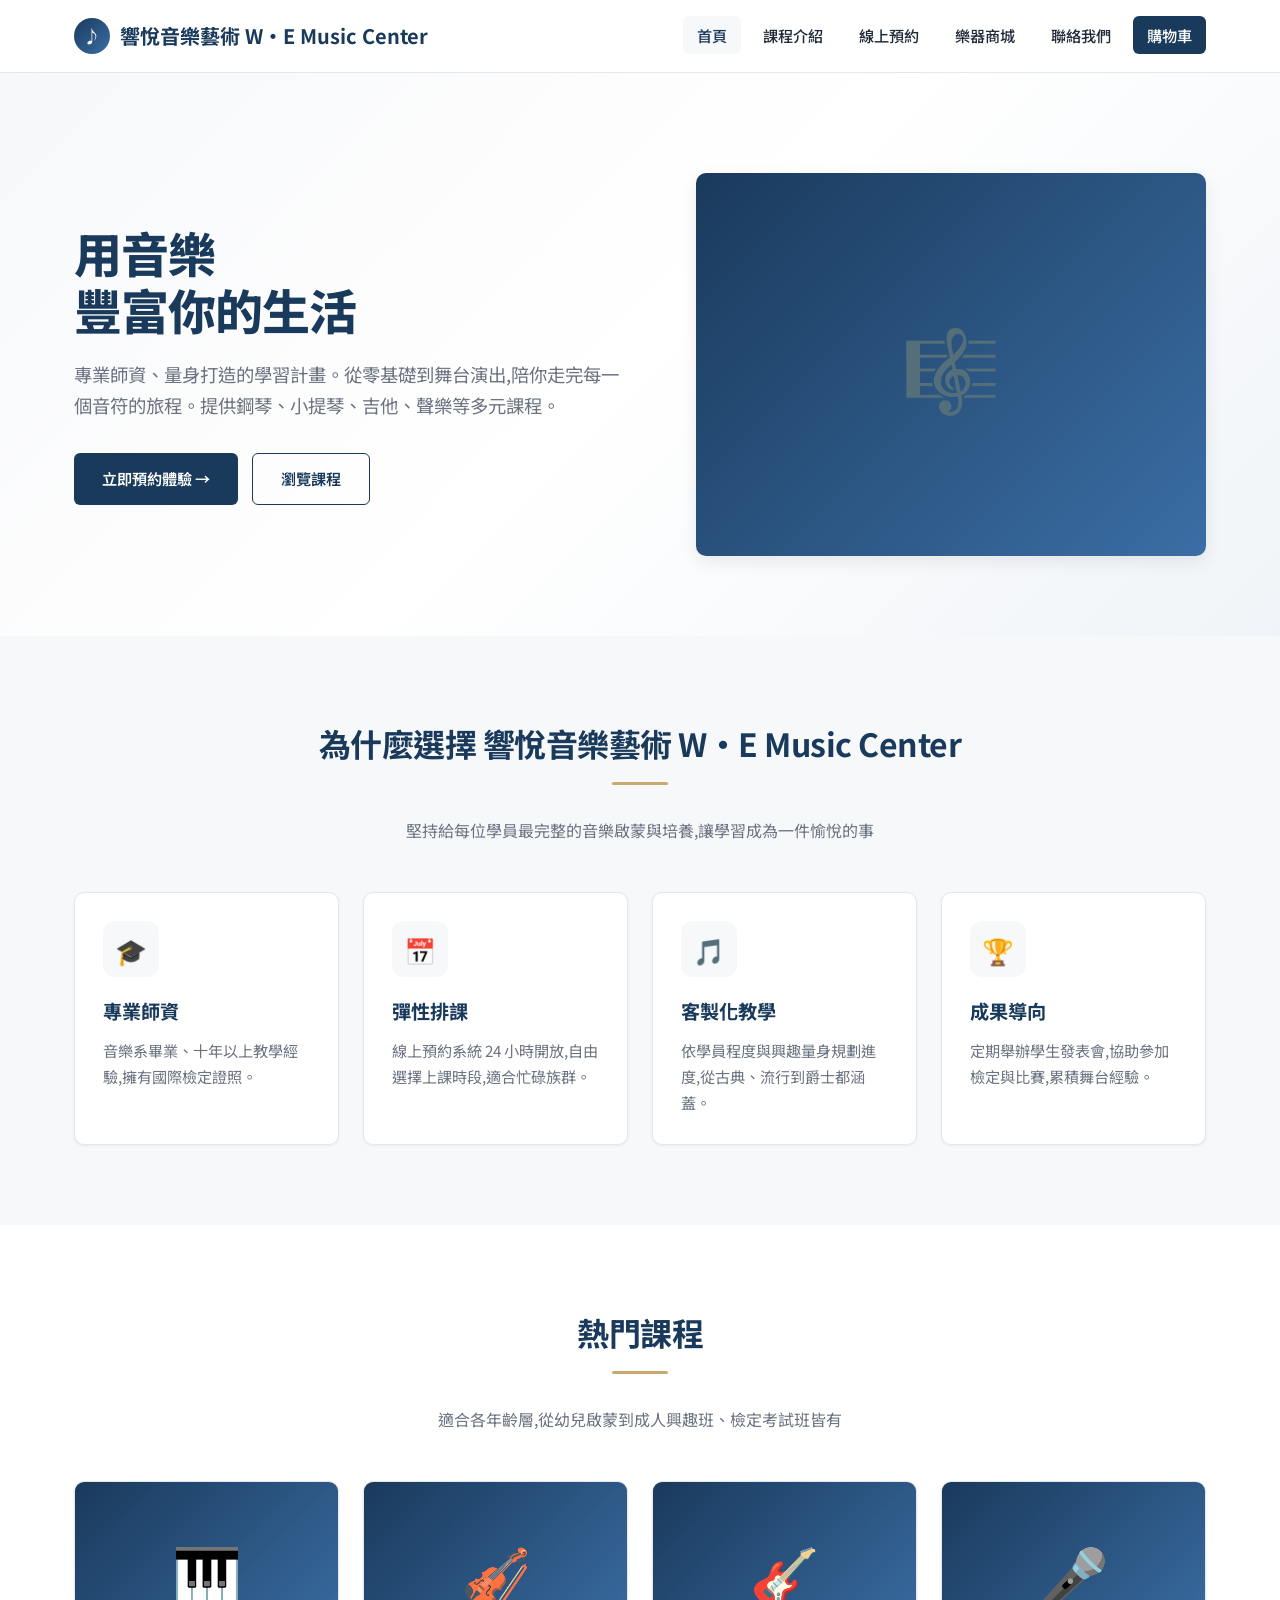
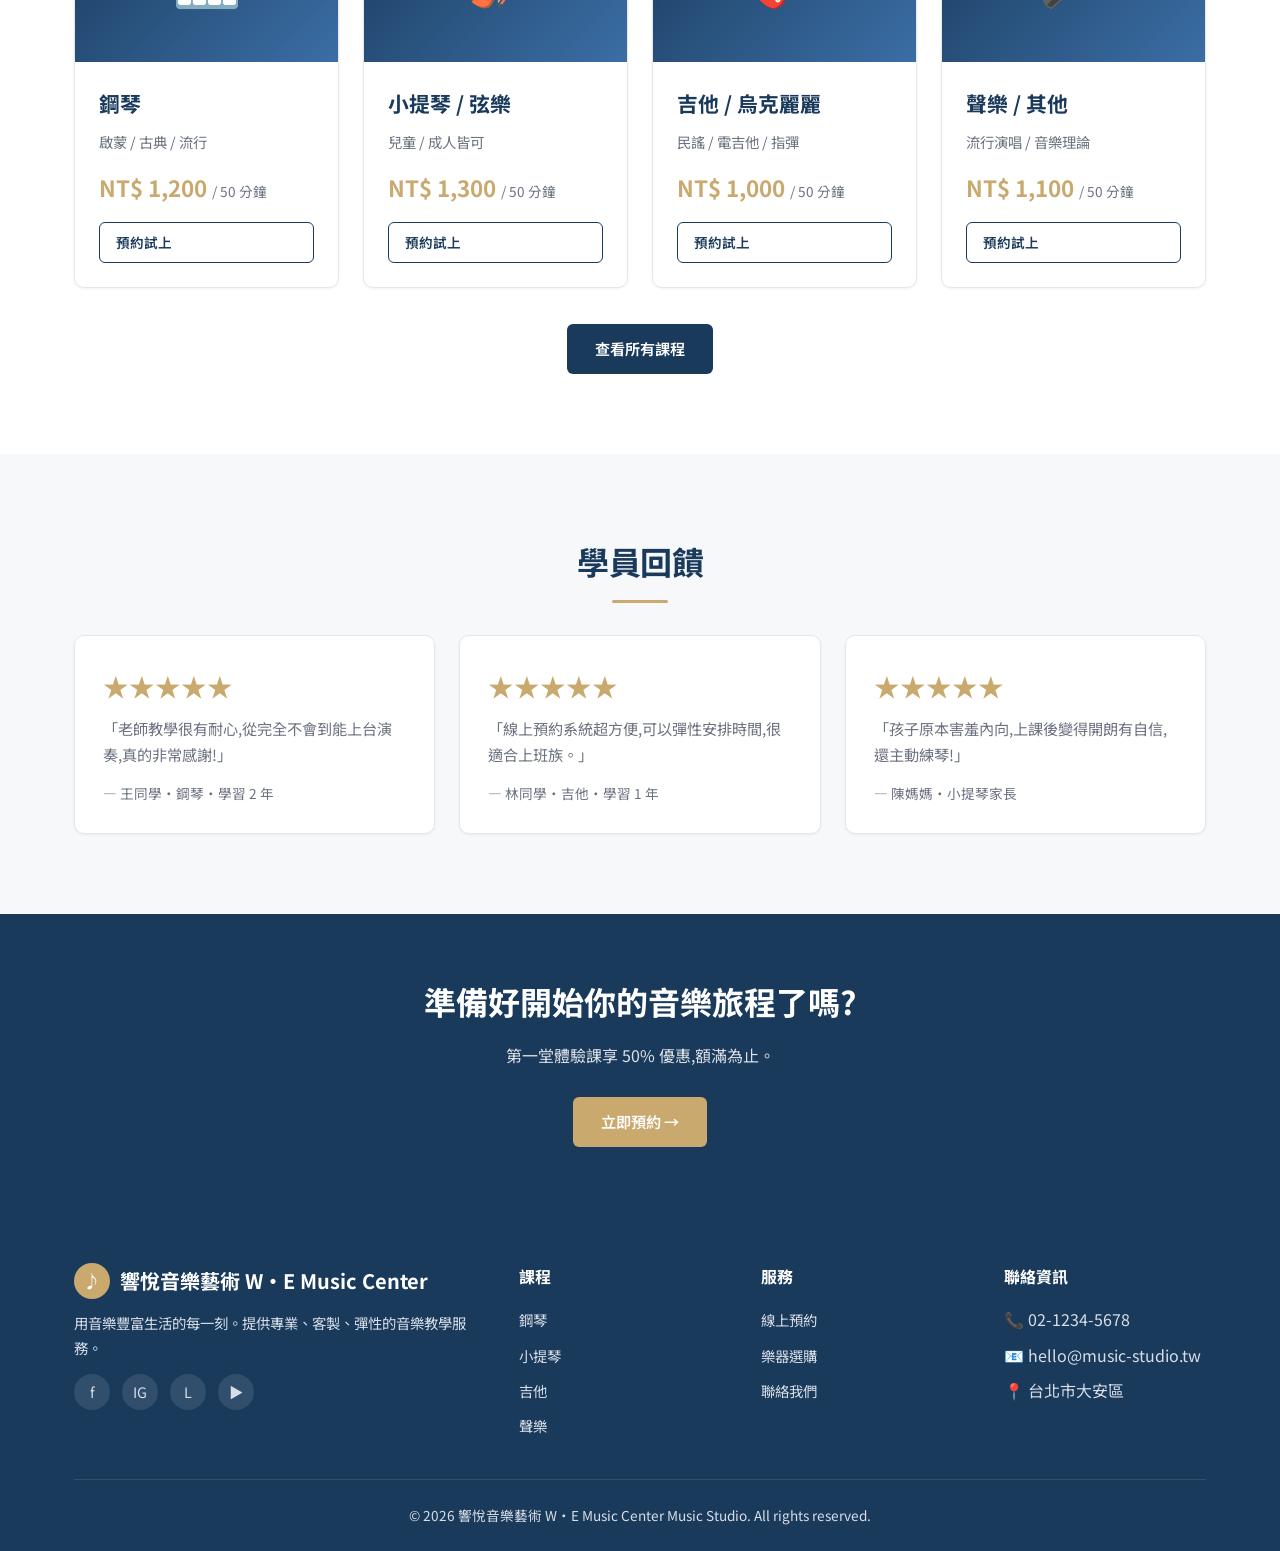
==== commit 2c47709e: "OK" ====
--- a/index.html
+++ b/index.html
@@ -49,7 +49,7 @@
 <!-- ===== 特色 ===== -->
 <section style="background: var(--bg-soft);">
   <div class="container">
-    <h2 class="section-title">為什麼選擇樂韻</h2>
+    <h2 class="section-title">為什麼選擇 響悅音樂藝術 W•E Music Center</h2>
     <div class="divider"></div>
     <p class="section-sub">堅持給每位學員最完整的音樂啟蒙與培養,讓學習成為一件愉悅的事</p>
     <div class="grid grid-4">
